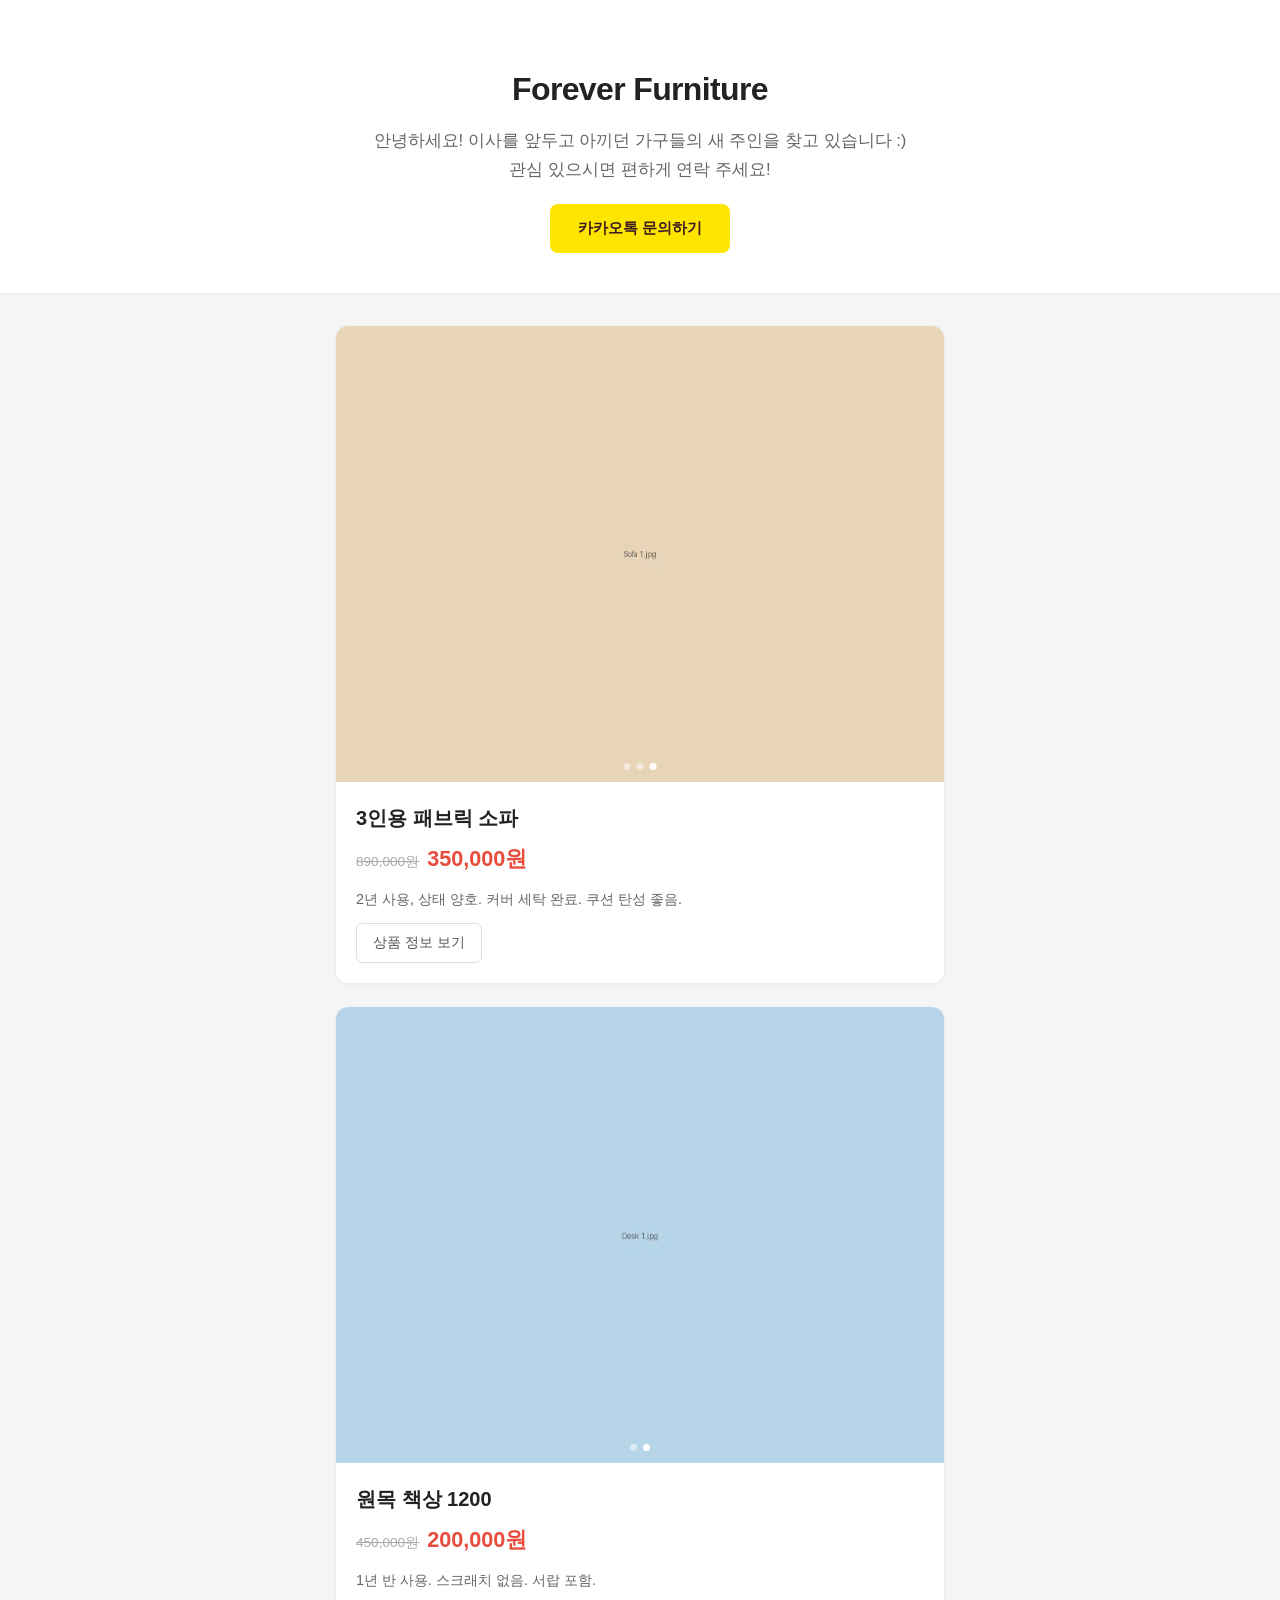
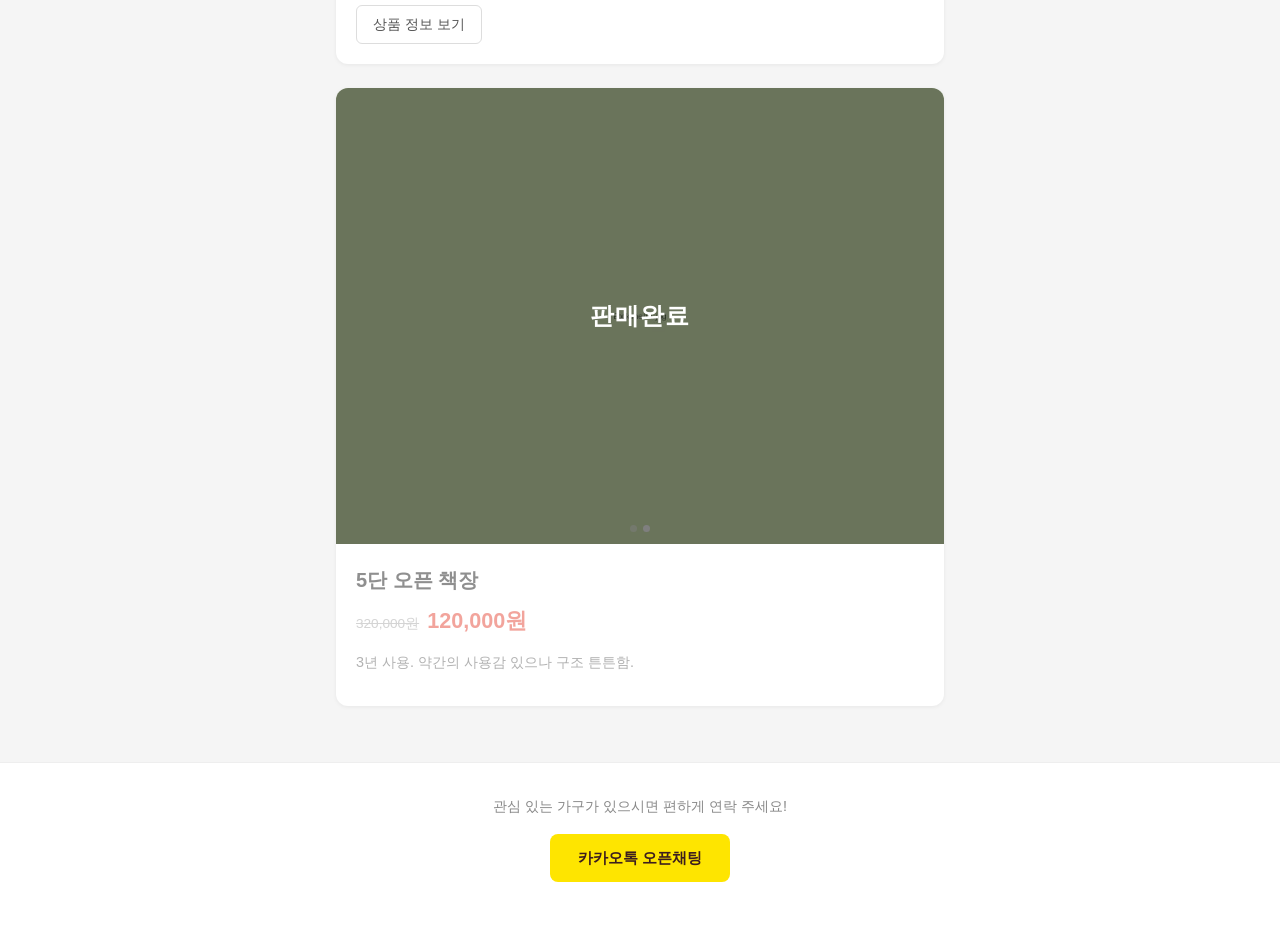
==== index.html @ d5a62073 "feat: 이사 가구 판매 페이지 초기 구현 순수 HTML/CSS/JS 정적 사이트. GitHub Pages 배포용. - 원페이지 + 앵커 구조, JSON 기반 동적 렌더링 - 모" ====
<!DOCTYPE html>
<html lang="ko">
<head>
  <meta charset="UTF-8">
  <meta name="viewport" content="width=device-width, initial-scale=1.0">
  <meta name="description" content="이사 가구 판매 - 깨끗하게 사용한 가구를 합리적인 가격에 판매합니다">
  <meta property="og:type" content="website">
  <meta property="og:title" content="Forever Furniture - 이사 가구 판매">
  <meta property="og:description" content="깨끗하게 사용한 가구를 합리적인 가격에 판매합니다">
  <meta property="og:url" content="https://best903.github.io/forever-furniture">
  <title>Forever Furniture - 이사 가구 판매</title>
  <link rel="stylesheet" href="css/style.css">
</head>
<body>
  <header class="site-header">
    <h1 class="site-title">Forever Furniture</h1>
    <p class="greeting">안녕하세요! 이사를 앞두고 아끼던 가구들의 새 주인을 찾고 있습니다 :)<br>관심 있으시면 편하게 연락 주세요!</p>
    <a href="#" class="contact-btn" id="contact-link">카카오톡 문의하기</a>
  </header>

  <main id="furniture-list" class="furniture-list">
    <p class="loading-msg">가구 목록을 불러오는 중...</p>
  </main>

  <footer class="site-footer">
    <p>관심 있는 가구가 있으시면 편하게 연락 주세요!</p>
    <a href="#" class="contact-btn" id="footer-contact-link">카카오톡 오픈채팅</a>
  </footer>

  <script src="js/app.js"></script>
</body>
</html>
---- css/style.css ----
/* ===== Reset & Base ===== */
*, *::before, *::after {
  margin: 0;
  padding: 0;
  box-sizing: border-box;
}

html {
  scroll-behavior: smooth;
  -webkit-text-size-adjust: 100%;
}

body {
  font-family: -apple-system, BlinkMacSystemFont, 'Segoe UI', Roboto, 'Helvetica Neue', Arial, sans-serif;
  background: #f5f5f5;
  color: #333;
  line-height: 1.6;
  min-height: 100vh;
}

/* ===== Typography ===== */
a {
  color: inherit;
  text-decoration: none;
}

/* ===== Header ===== */
.site-header {
  text-align: center;
  padding: 48px 20px 32px;
  background: #fff;
  border-bottom: 1px solid #eee;
}

.site-title {
  font-size: 1.5rem;
  font-weight: 700;
  letter-spacing: -0.02em;
  color: #222;
  margin-bottom: 12px;
}

.greeting {
  font-size: 0.95rem;
  color: #666;
  margin-bottom: 20px;
  line-height: 1.7;
}

/* ===== Contact Button ===== */
.contact-btn {
  display: inline-block;
  padding: 12px 28px;
  background: #fee500;
  color: #3c1e1e;
  border-radius: 8px;
  font-size: 0.95rem;
  font-weight: 600;
  transition: opacity 0.2s;
}

.contact-btn:hover {
  opacity: 0.85;
}

/* ===== Furniture List ===== */
.furniture-list {
  max-width: 640px;
  margin: 0 auto;
  padding: 24px 16px;
}

.loading-msg,
.error-msg {
  text-align: center;
  color: #999;
  padding: 40px 0;
  font-size: 0.95rem;
}

.error-msg {
  color: #e74c3c;
}

/* ===== Furniture Card ===== */
.furniture-card {
  background: #fff;
  border-radius: 12px;
  box-shadow: 0 1px 4px rgba(0, 0, 0, 0.06);
  margin-bottom: 24px;
  overflow: hidden;
}

/* ===== Image Gallery (scroll-snap) ===== */
.gallery-wrapper {
  position: relative;
}

.gallery {
  display: flex;
  overflow-x: auto;
  scroll-snap-type: x mandatory;
  -webkit-overflow-scrolling: touch;
  scrollbar-width: none;
}

.gallery::-webkit-scrollbar {
  display: none;
}

.gallery img {
  scroll-snap-align: center;
  flex: 0 0 100%;
  width: 100%;
  aspect-ratio: 4 / 3;
  object-fit: cover;
  display: block;
}

.gallery-dots {
  position: absolute;
  bottom: 12px;
  left: 50%;
  transform: translateX(-50%);
  display: flex;
  gap: 6px;
}

.dot {
  width: 7px;
  height: 7px;
  border-radius: 50%;
  background: rgba(255, 255, 255, 0.5);
  transition: background 0.2s;
}

.dot.active {
  background: #fff;
}

/* ===== Card Body ===== */
.card-body {
  padding: 16px;
}

.card-title {
  font-size: 1.1rem;
  font-weight: 600;
  color: #222;
  margin-bottom: 8px;
}

/* ===== Price ===== */
.card-price {
  display: flex;
  align-items: baseline;
  gap: 8px;
  margin-bottom: 12px;
}

.price-original {
  text-decoration: line-through;
  color: #aaa;
  font-size: 0.85rem;
}

.price-selling {
  color: #e74c3c;
  font-size: 1.2rem;
  font-weight: 700;
}

/* ===== Description ===== */
.card-description {
  font-size: 0.9rem;
  color: #666;
  line-height: 1.6;
  margin-bottom: 12px;
}

/* ===== Detail Link ===== */
.detail-link {
  display: inline-block;
  padding: 8px 16px;
  border: 1px solid #ddd;
  border-radius: 6px;
  font-size: 0.85rem;
  color: #555;
  transition: border-color 0.2s, color 0.2s;
}

.detail-link:hover {
  border-color: #999;
  color: #333;
}

/* ===== Sold Overlay ===== */
.furniture-card.sold .gallery-wrapper::after {
  content: '판매완료';
  position: absolute;
  inset: 0;
  background: rgba(0, 0, 0, 0.5);
  color: #fff;
  display: flex;
  align-items: center;
  justify-content: center;
  font-size: 1.5rem;
  font-weight: 700;
  letter-spacing: 0.05em;
  pointer-events: none;
}

.furniture-card.sold .card-body {
  opacity: 0.5;
}

/* ===== Footer ===== */
.site-footer {
  text-align: center;
  padding: 32px 20px 48px;
  background: #fff;
  border-top: 1px solid #eee;
}

.site-footer p {
  font-size: 0.9rem;
  color: #888;
  margin-bottom: 16px;
}

/* ===== Desktop (min-width: 768px) ===== */
@media (min-width: 768px) {
  .site-header {
    padding: 64px 20px 40px;
  }

  .site-title {
    font-size: 2rem;
  }

  .greeting {
    font-size: 1.05rem;
  }

  .furniture-list {
    padding: 32px 16px;
  }

  .card-body {
    padding: 20px;
  }

  .card-title {
    font-size: 1.25rem;
  }

  .price-selling {
    font-size: 1.35rem;
  }
}
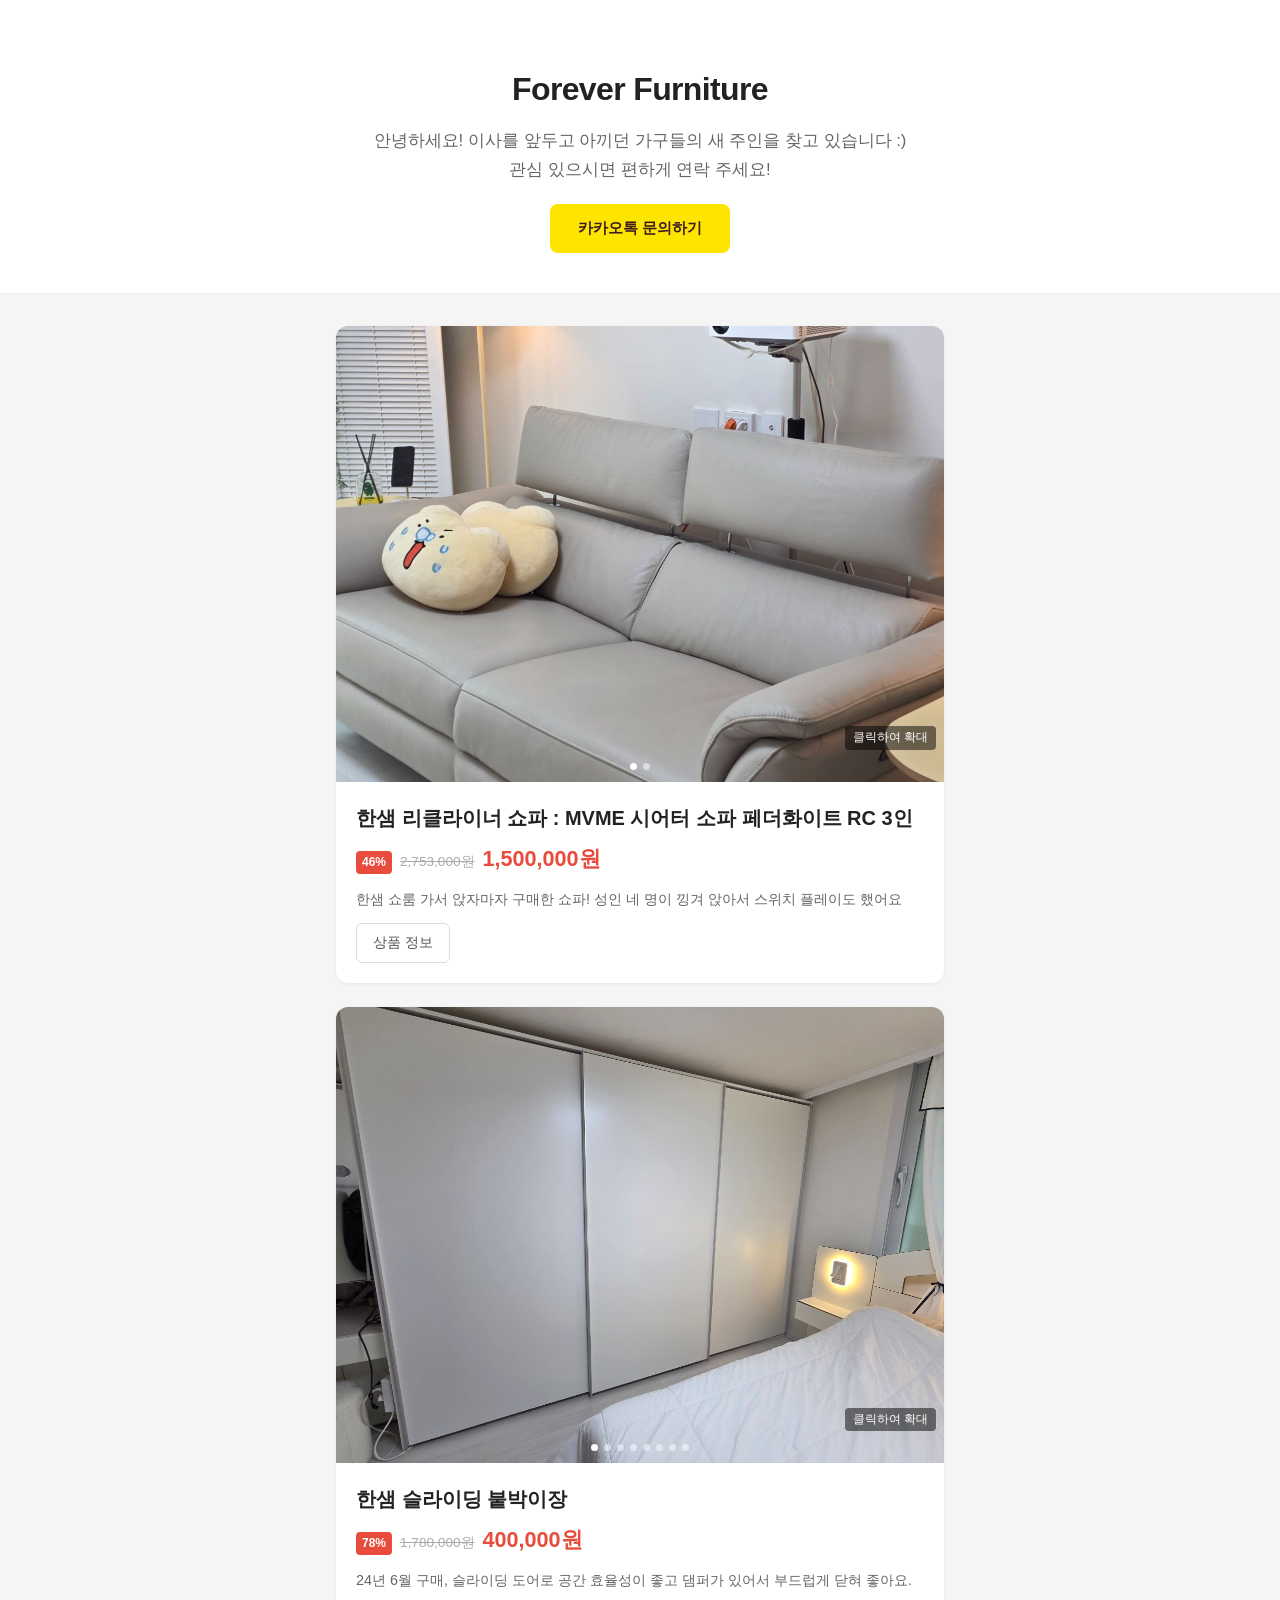
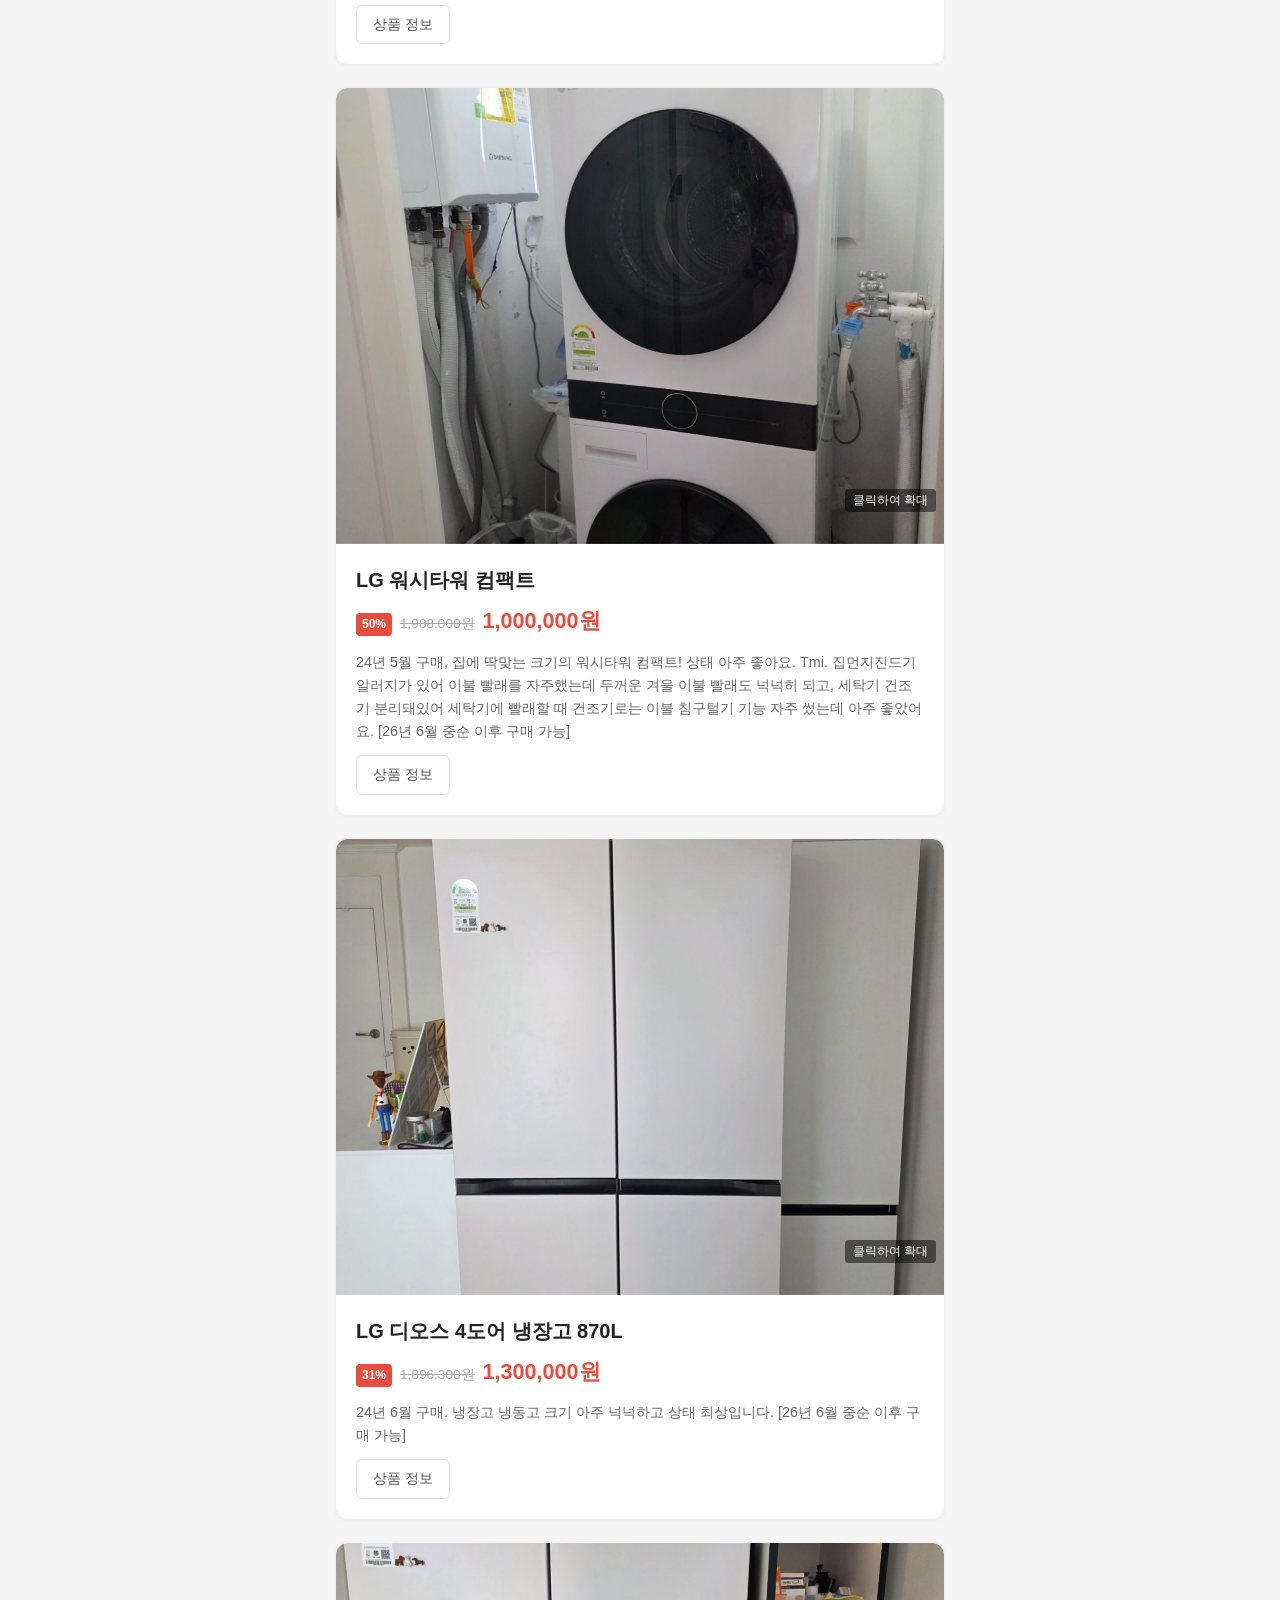
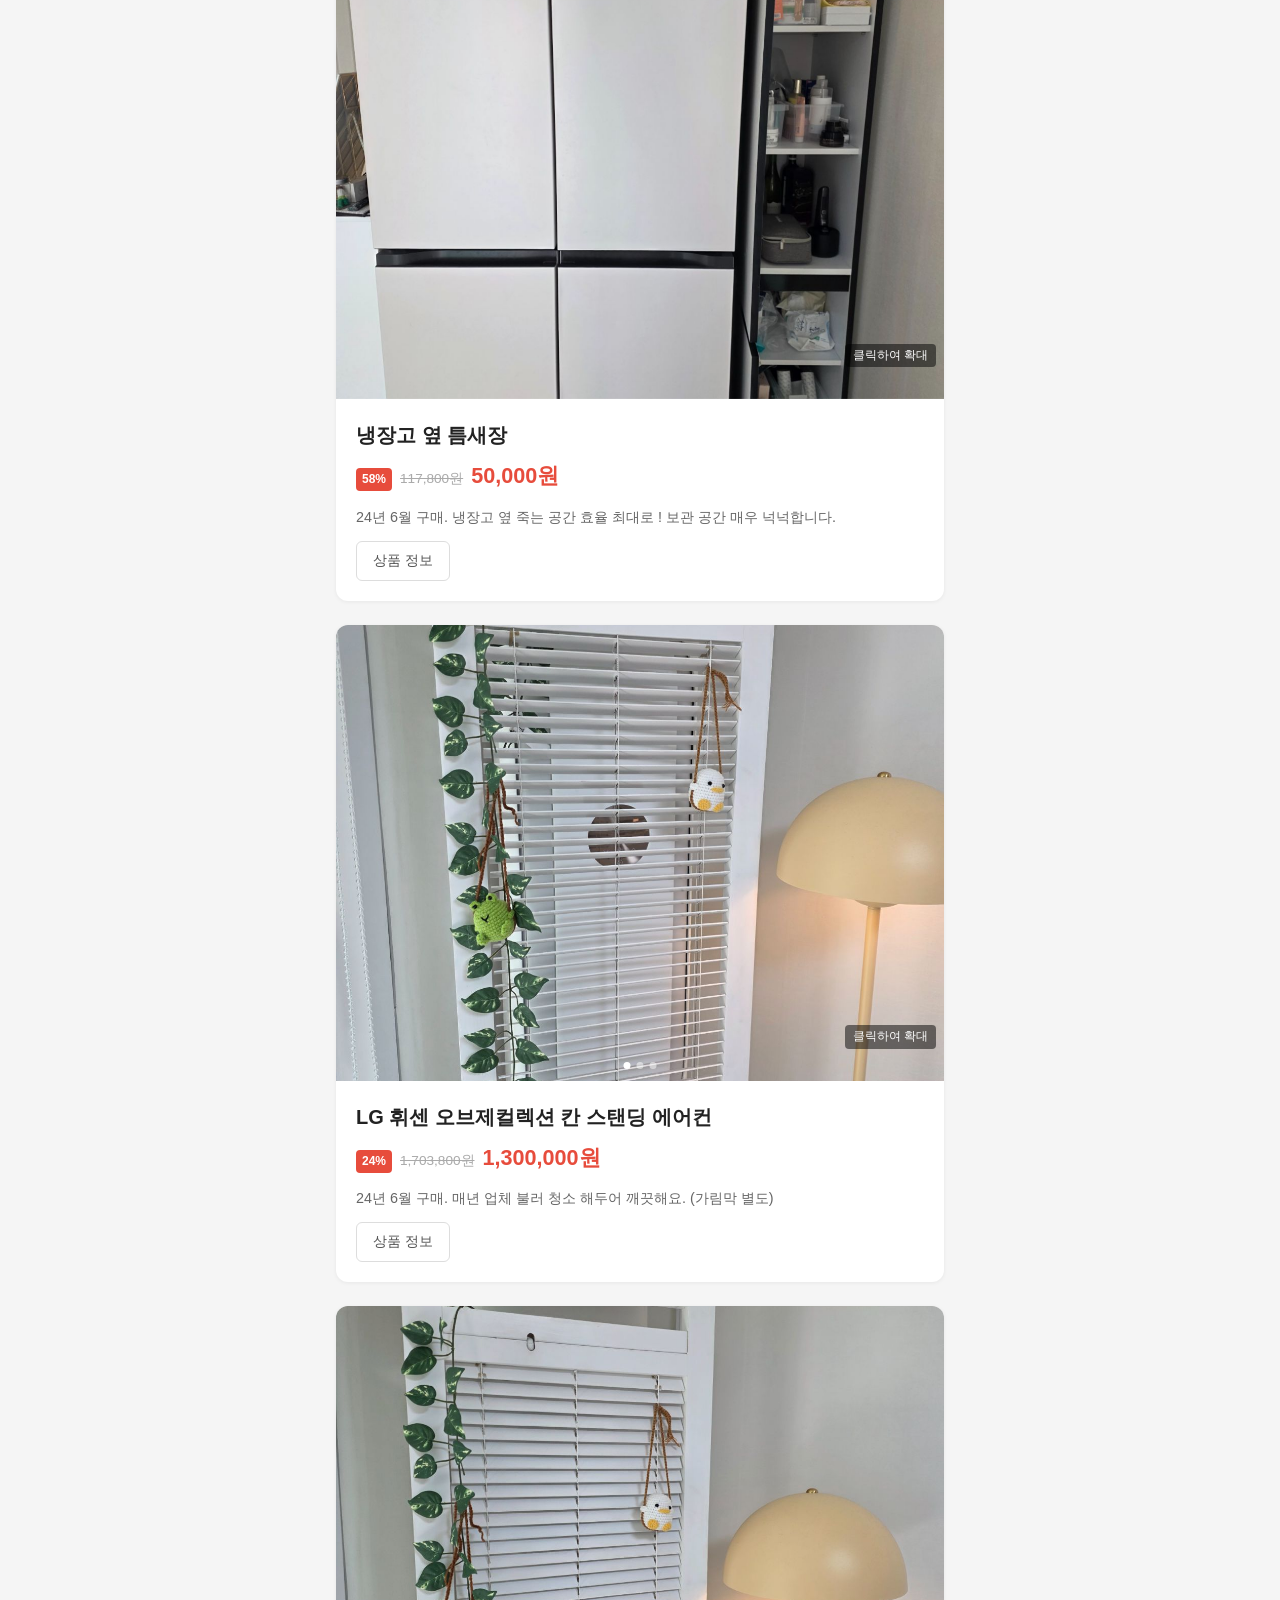
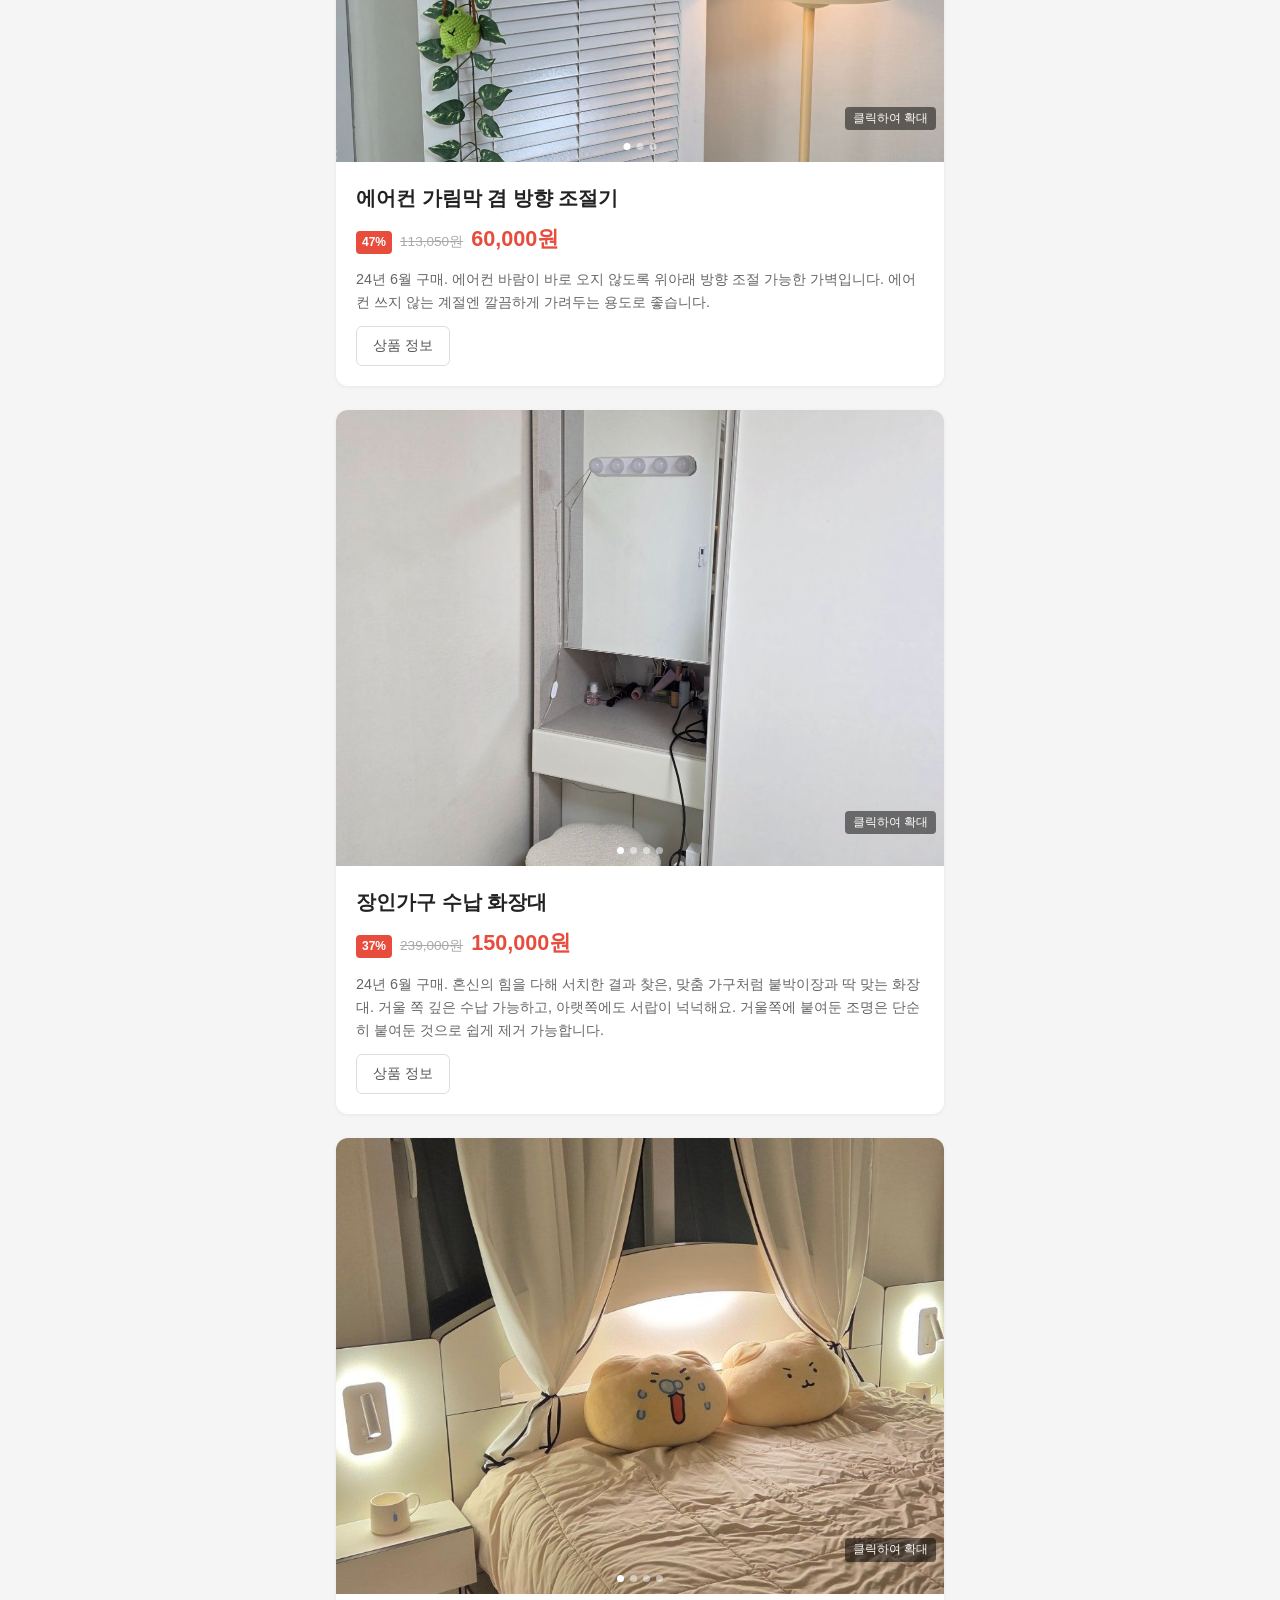
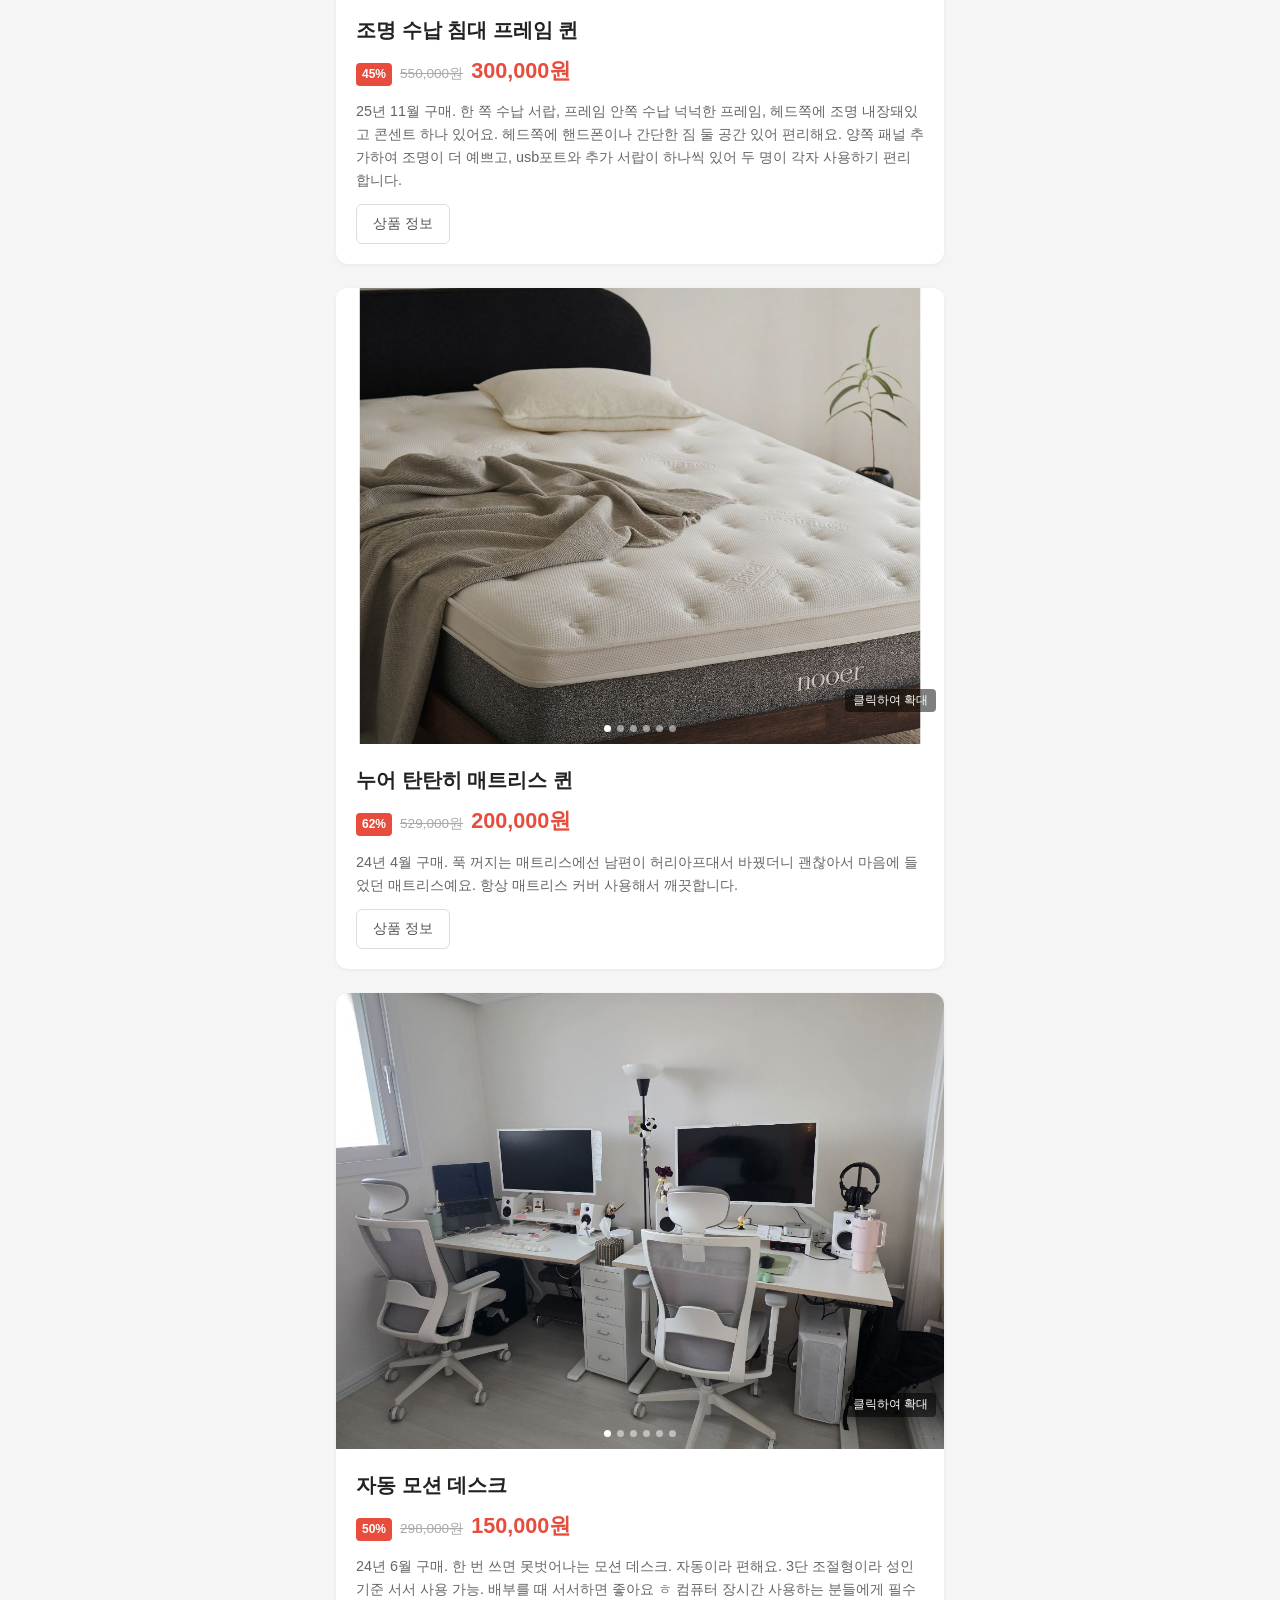
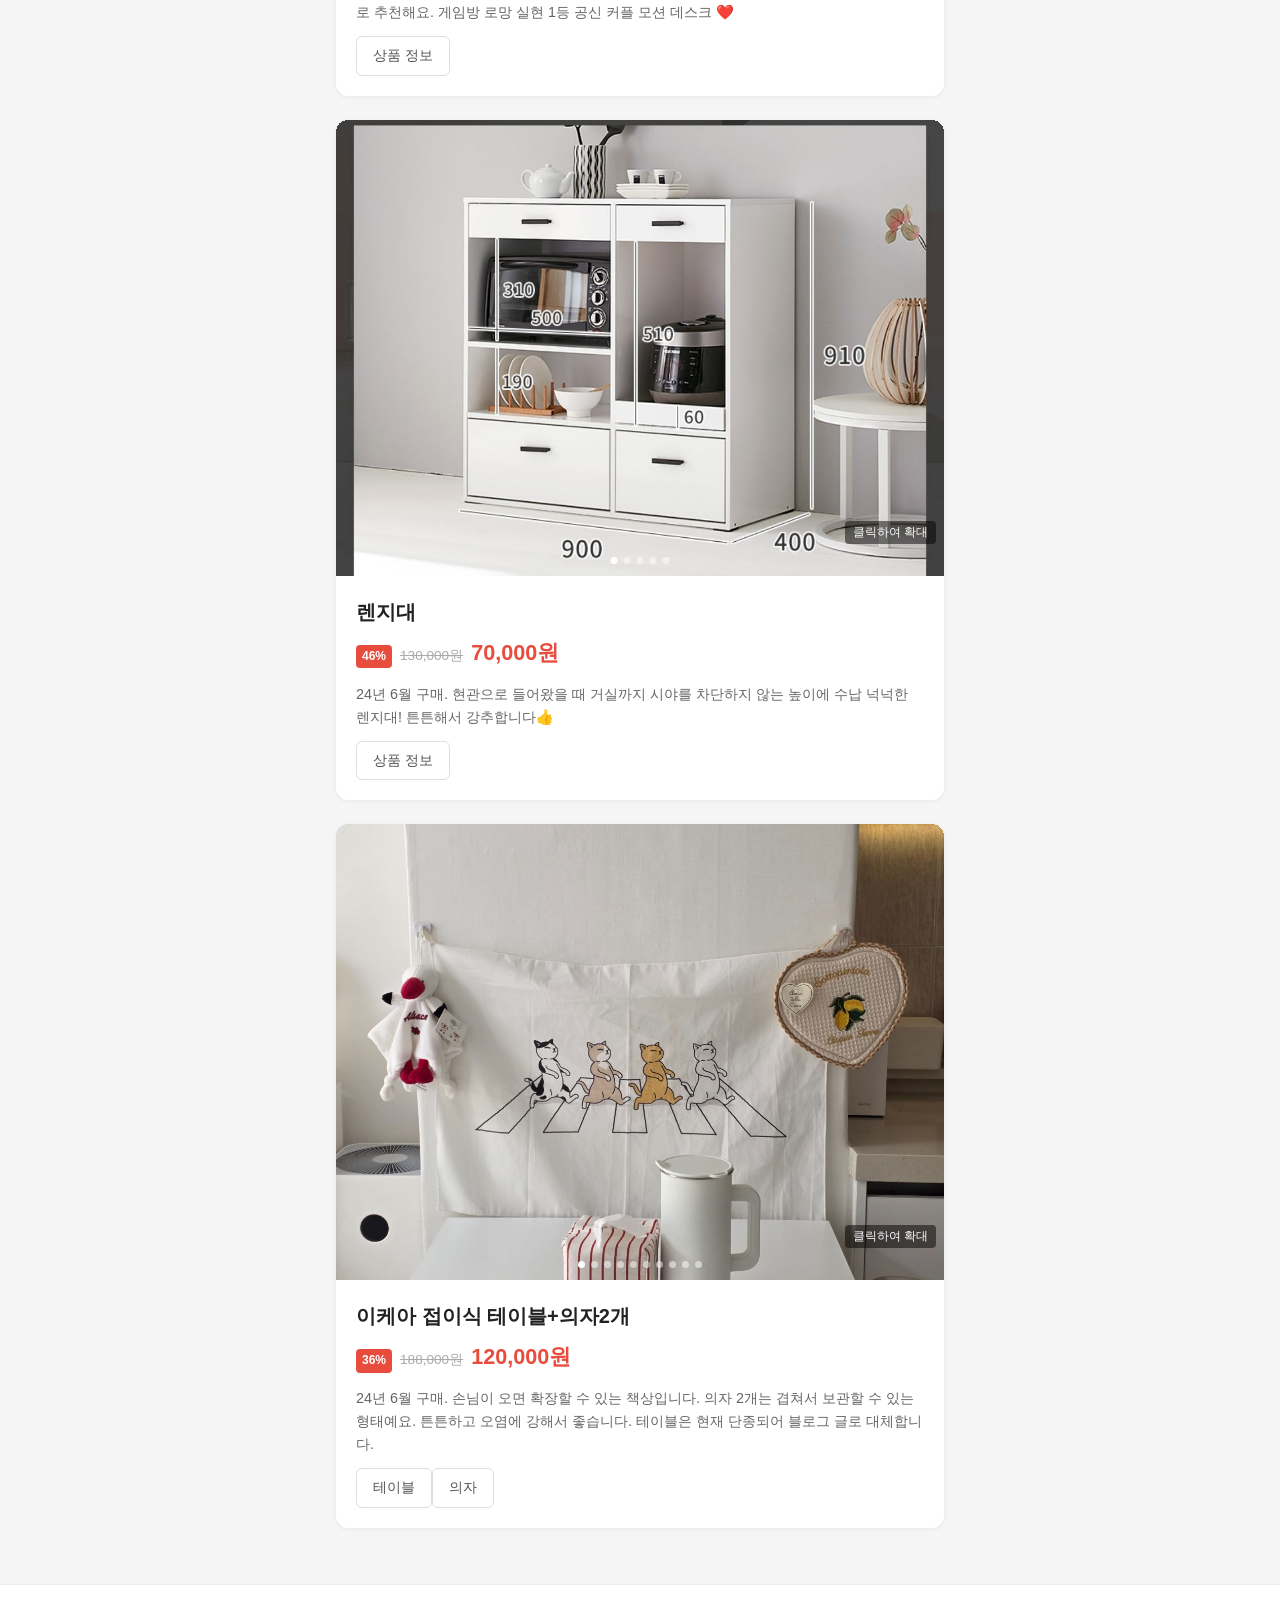
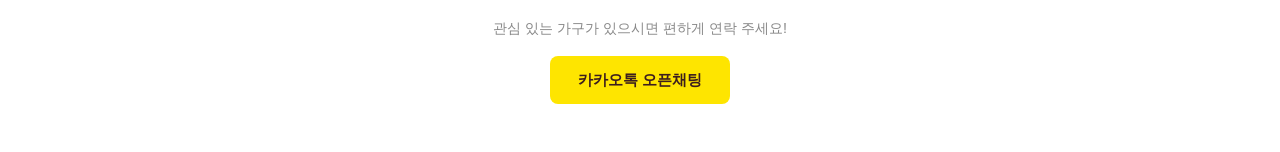
==== commit 88559a2b: "fix: XSS 취약점 제거 + CSP 추가 + 토큰 보안 강화 - escapeHtml/sanitizeUrl 유틸 추가하여 모든 innerHTML 동적 데이터 이스케이핑 - jav" ====
--- a/index.html
+++ b/index.html
@@ -3,6 +3,7 @@
 <head>
   <meta charset="UTF-8">
   <meta name="viewport" content="width=device-width, initial-scale=1.0">
+  <meta http-equiv="Content-Security-Policy" content="default-src 'self'; script-src 'self'; style-src 'self' 'unsafe-inline'; img-src 'self' data: blob:">
   <meta name="description" content="이사 가구 판매 - 깨끗하게 사용한 가구를 합리적인 가격에 판매합니다">
   <meta property="og:type" content="website">
   <meta property="og:title" content="Forever Furniture - 이사 가구 판매">
--- a/css/style.css
+++ b/css/style.css
@@ -94,27 +94,37 @@
 /* ===== Image Gallery (scroll-snap) ===== */
 .gallery-wrapper {
   position: relative;
+  overflow: hidden;
+}
+
+.gallery-wrapper::before {
+  content: '터치하여 확대';
+  position: absolute;
+  bottom: 32px;
+  right: 8px;
+  z-index: 1;
+  background: rgba(0, 0, 0, 0.5);
+  color: #fff;
+  font-size: 0.75rem;
+  padding: 2px 8px;
+  border-radius: 4px;
+  pointer-events: none;
 }
 
 .gallery {
   display: flex;
-  overflow-x: auto;
-  scroll-snap-type: x mandatory;
-  -webkit-overflow-scrolling: touch;
-  scrollbar-width: none;
-}
-
-.gallery::-webkit-scrollbar {
-  display: none;
+  will-change: transform;
 }
 
 .gallery img {
-  scroll-snap-align: center;
   flex: 0 0 100%;
   width: 100%;
   aspect-ratio: 4 / 3;
   object-fit: cover;
   display: block;
+  cursor: pointer;
+  user-select: none;
+  -webkit-user-drag: none;
 }
 
 .gallery-dots {
@@ -168,6 +178,15 @@
   color: #e74c3c;
   font-size: 1.2rem;
   font-weight: 700;
+}
+
+.price-discount {
+  background: #e74c3c;
+  color: #fff;
+  font-size: 0.75rem;
+  font-weight: 700;
+  padding: 2px 6px;
+  border-radius: 4px;
 }
 
 /* ===== Description ===== */
@@ -194,6 +213,10 @@
   color: #333;
 }
 
+.furniture-card.sold .gallery-wrapper::before {
+  display: none;
+}
+
 /* ===== Sold Overlay ===== */
 .furniture-card.sold .gallery-wrapper::after {
   content: '판매완료';
@@ -214,6 +237,138 @@
   opacity: 0.5;
 }
 
+/* ===== Lightbox ===== */
+.lightbox {
+  position: fixed;
+  inset: 0;
+  background: rgba(0, 0, 0, 0.95);
+  z-index: 100;
+  display: flex;
+  flex-direction: column;
+  align-items: center;
+  justify-content: center;
+}
+
+.lightbox-close {
+  position: absolute;
+  top: 16px;
+  right: 16px;
+  z-index: 101;
+  background: rgba(0, 0, 0, 0.6);
+  border: 2px solid rgba(255, 255, 255, 0.8);
+  color: #fff;
+  font-size: 1.5rem;
+  cursor: pointer;
+  width: 40px;
+  height: 40px;
+  border-radius: 50%;
+  display: flex;
+  align-items: center;
+  justify-content: center;
+  line-height: 1;
+}
+
+.lightbox-gallery-wrapper {
+  overflow: hidden;
+  width: 100%;
+  height: 80vh;
+}
+
+.lightbox-gallery {
+  display: flex;
+  width: 100%;
+  height: 100%;
+  will-change: transform;
+}
+
+.lightbox-gallery img {
+  flex: 0 0 100%;
+  width: 100%;
+  height: 100%;
+  object-fit: contain;
+  display: block;
+  user-select: none;
+  -webkit-user-drag: none;
+}
+
+.lightbox-dots {
+  display: flex;
+  gap: 8px;
+  margin-top: 16px;
+}
+
+.lightbox-dots .dot {
+  width: 8px;
+  height: 8px;
+}
+
+/* Lightbox arrows */
+.lightbox-arrow {
+  position: absolute;
+  top: 50%;
+  transform: translateY(-50%);
+  z-index: 101;
+  background: rgba(0, 0, 0, 0.4);
+  border: none;
+  color: #fff;
+  font-size: 2.5rem;
+  cursor: pointer;
+  width: 48px;
+  height: 48px;
+  border-radius: 50%;
+  display: flex;
+  align-items: center;
+  justify-content: center;
+  line-height: 1;
+  opacity: 0.7;
+  transition: opacity 0.2s;
+}
+
+.lightbox-arrow:hover {
+  opacity: 1;
+}
+
+.lightbox-arrow-left { left: 16px; }
+.lightbox-arrow-right { right: 16px; }
+
+/* Card gallery arrows (PC hover) */
+.gallery-arrow {
+  position: absolute;
+  top: 50%;
+  transform: translateY(-50%);
+  z-index: 2;
+  background: rgba(0, 0, 0, 0.3);
+  border: none;
+  color: #fff;
+  font-size: 1.8rem;
+  cursor: pointer;
+  width: 36px;
+  height: 36px;
+  border-radius: 50%;
+  display: none;
+  align-items: center;
+  justify-content: center;
+  line-height: 1;
+  opacity: 0;
+  transition: opacity 0.2s;
+}
+
+.gallery-wrapper:hover .gallery-arrow {
+  display: flex;
+  opacity: 0.7;
+}
+
+.gallery-wrapper:hover .gallery-arrow:hover {
+  opacity: 1;
+}
+
+.gallery-arrow-left { left: 8px; }
+.gallery-arrow-right { right: 8px; }
+
+body.lightbox-open {
+  overflow: hidden;
+}
+
 /* ===== Footer ===== */
 .site-footer {
   text-align: center;
@@ -257,4 +412,8 @@
   .price-selling {
     font-size: 1.35rem;
   }
-}
+
+  .gallery-wrapper::before {
+    content: '클릭하여 확대';
+  }
+}
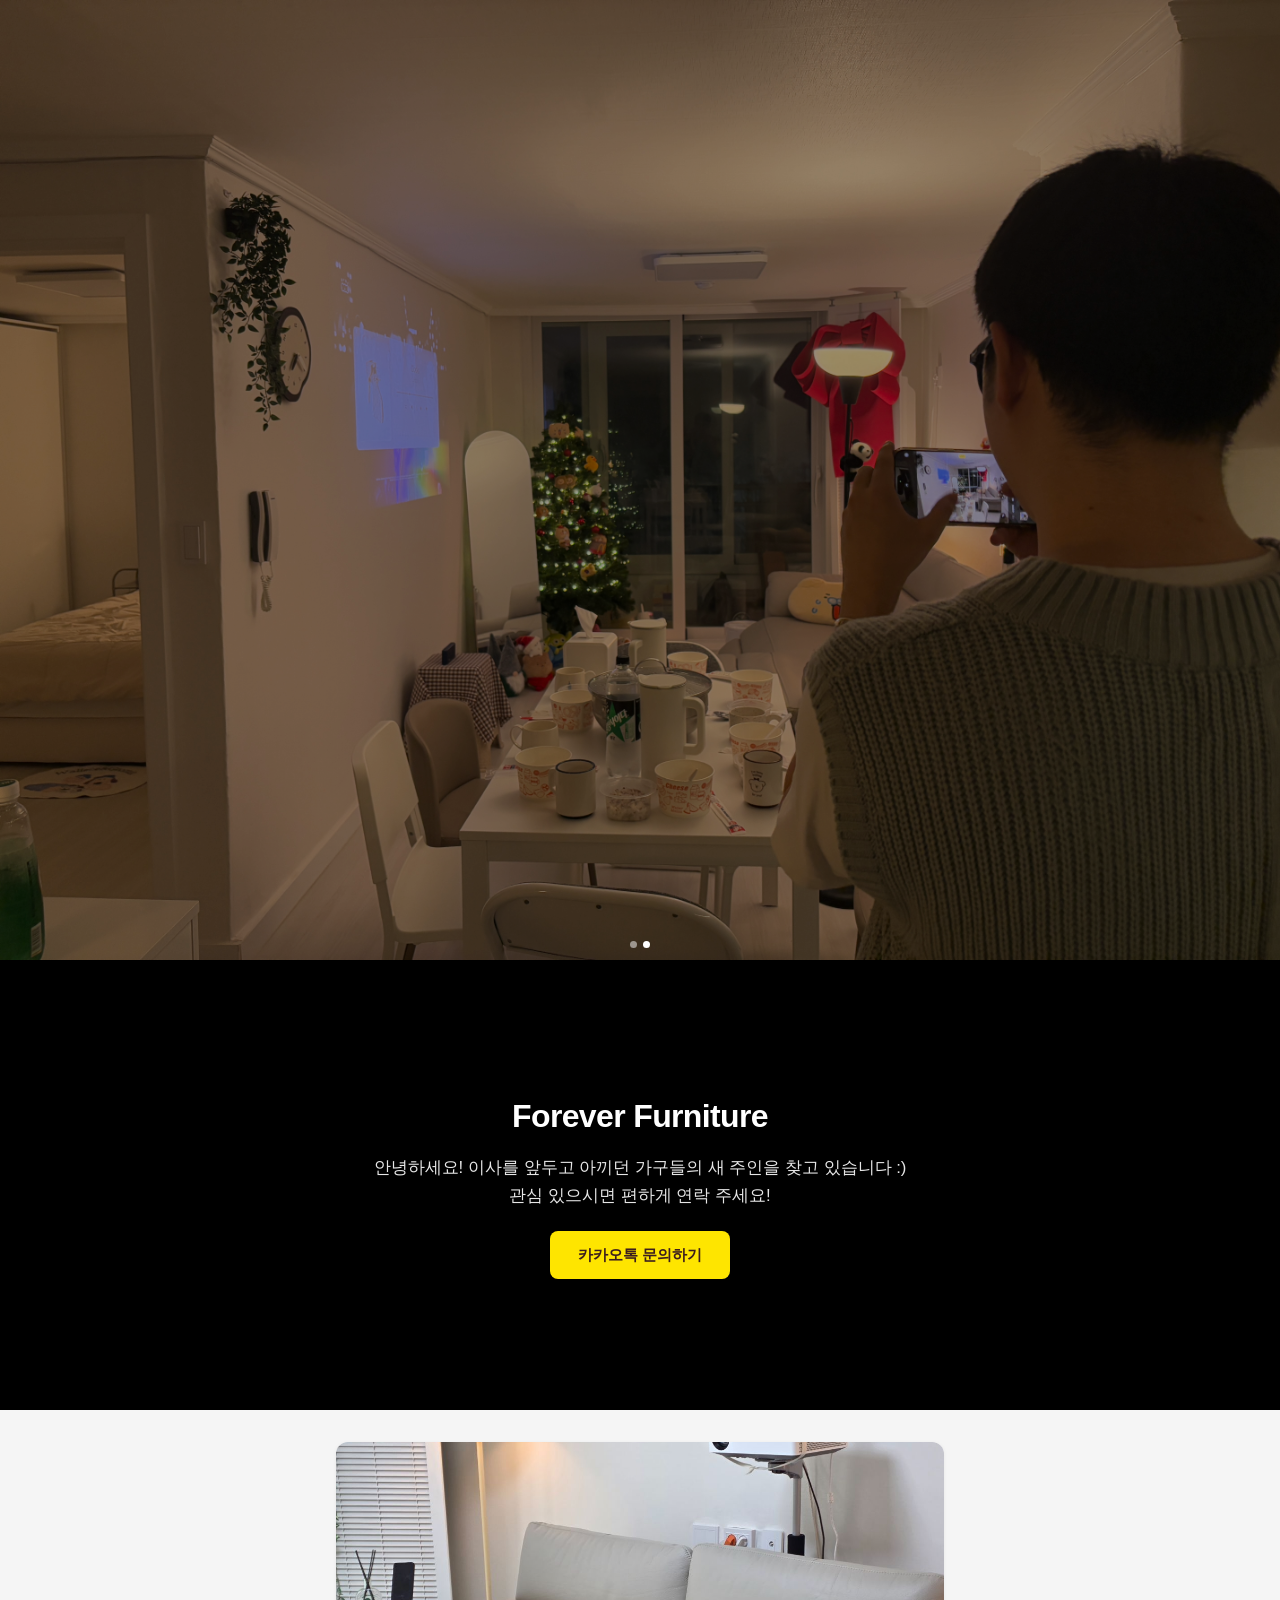
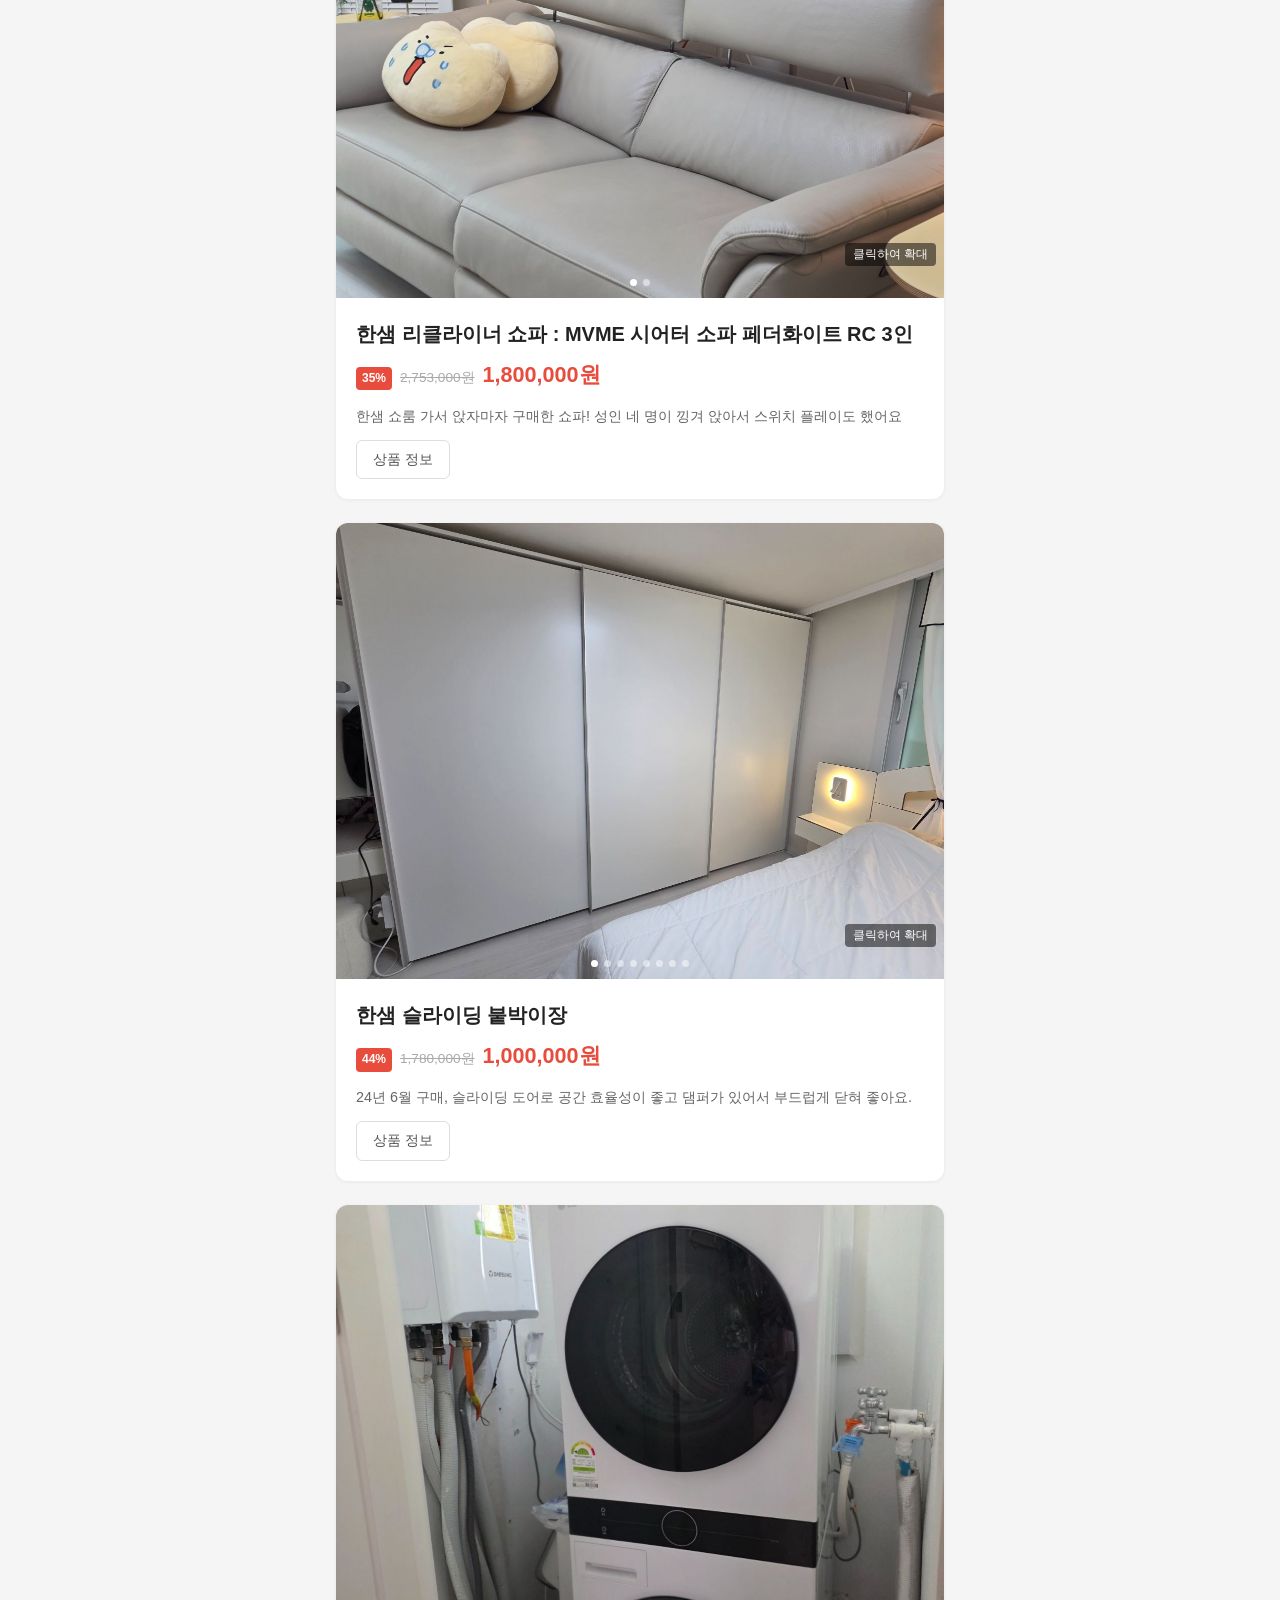
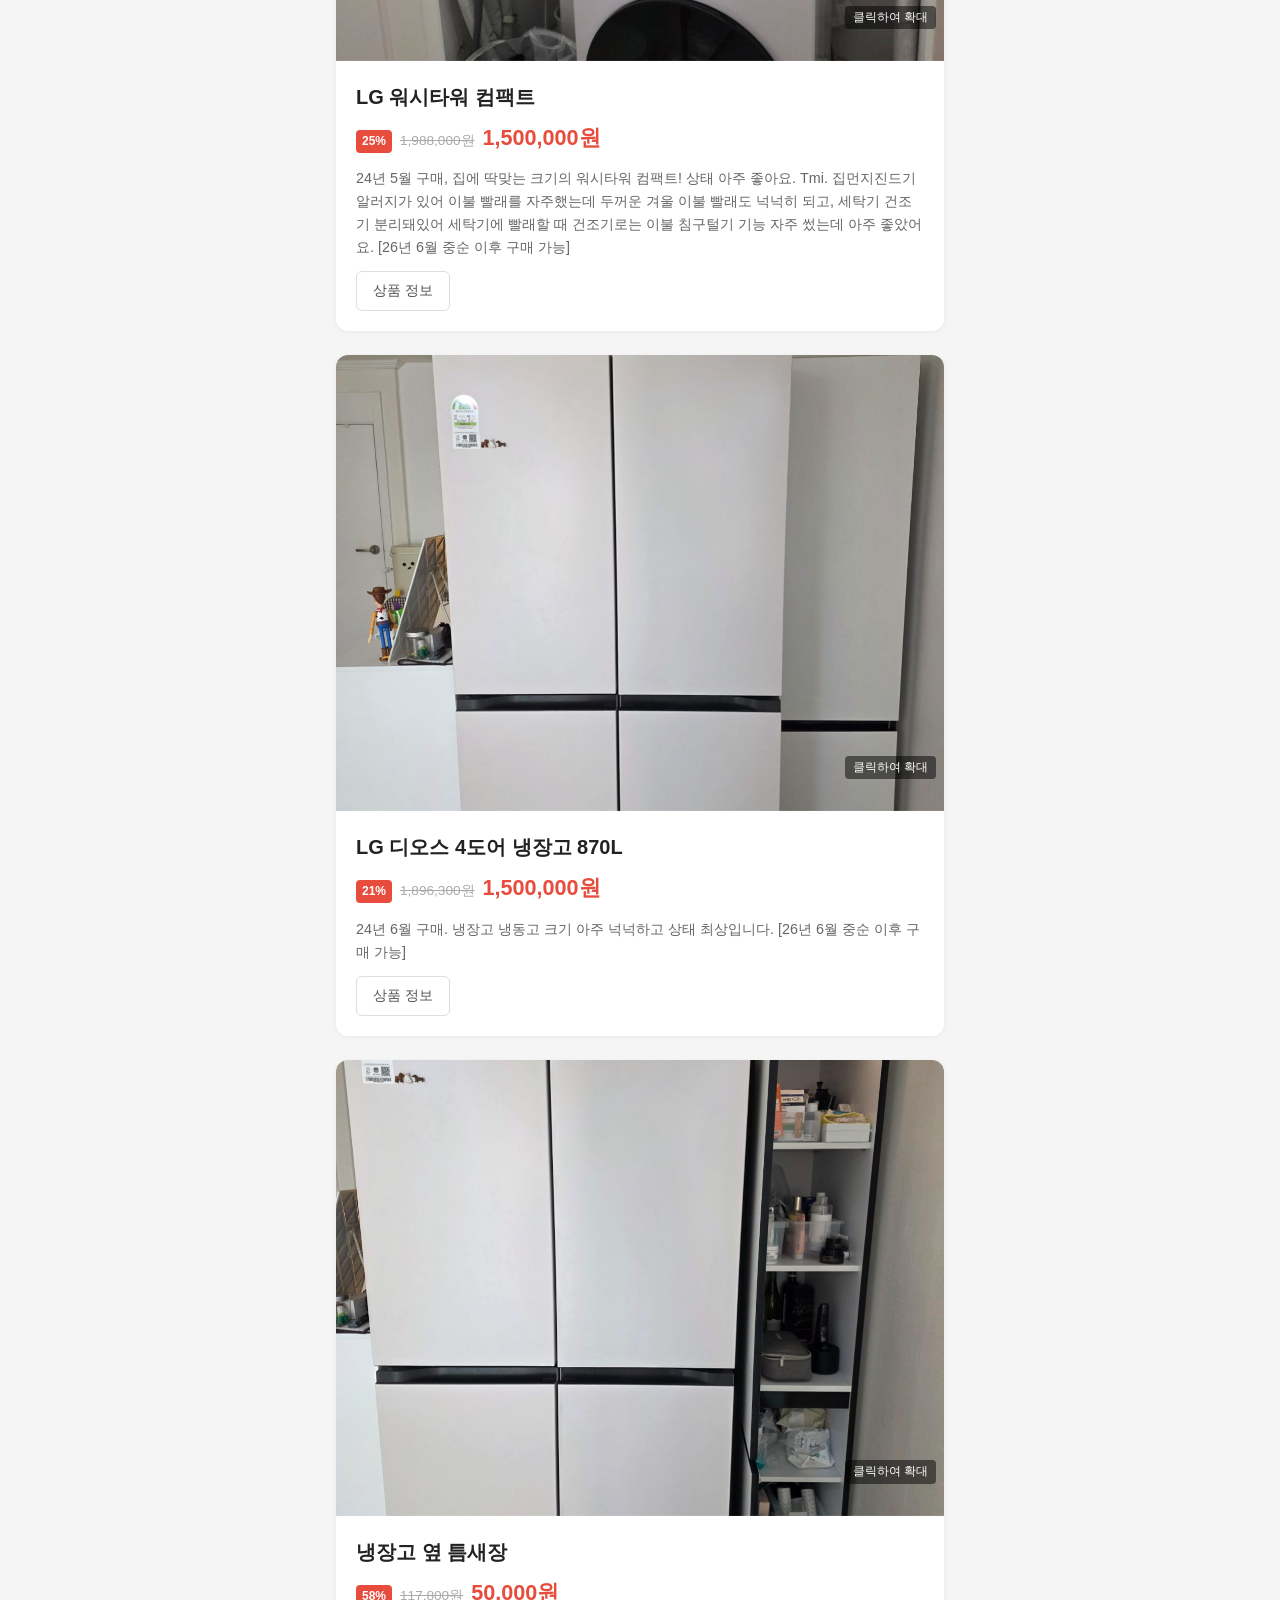
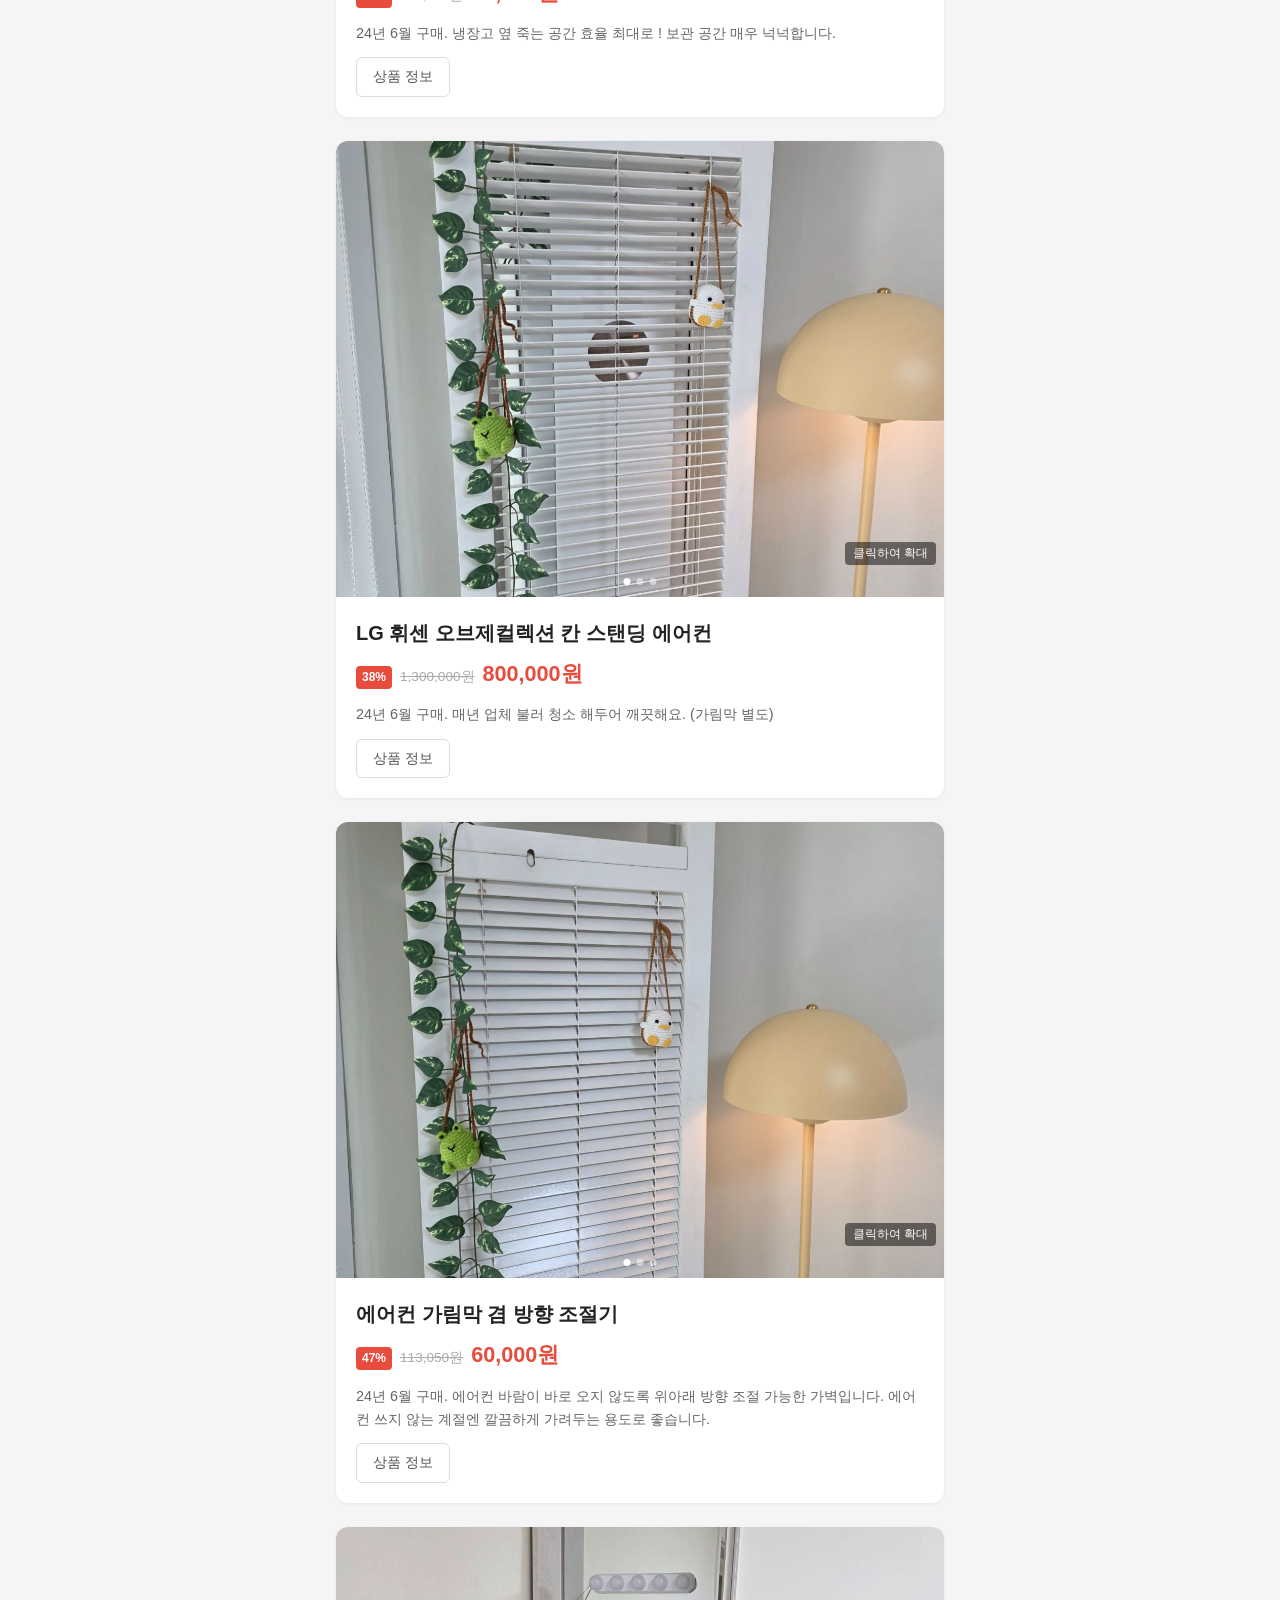
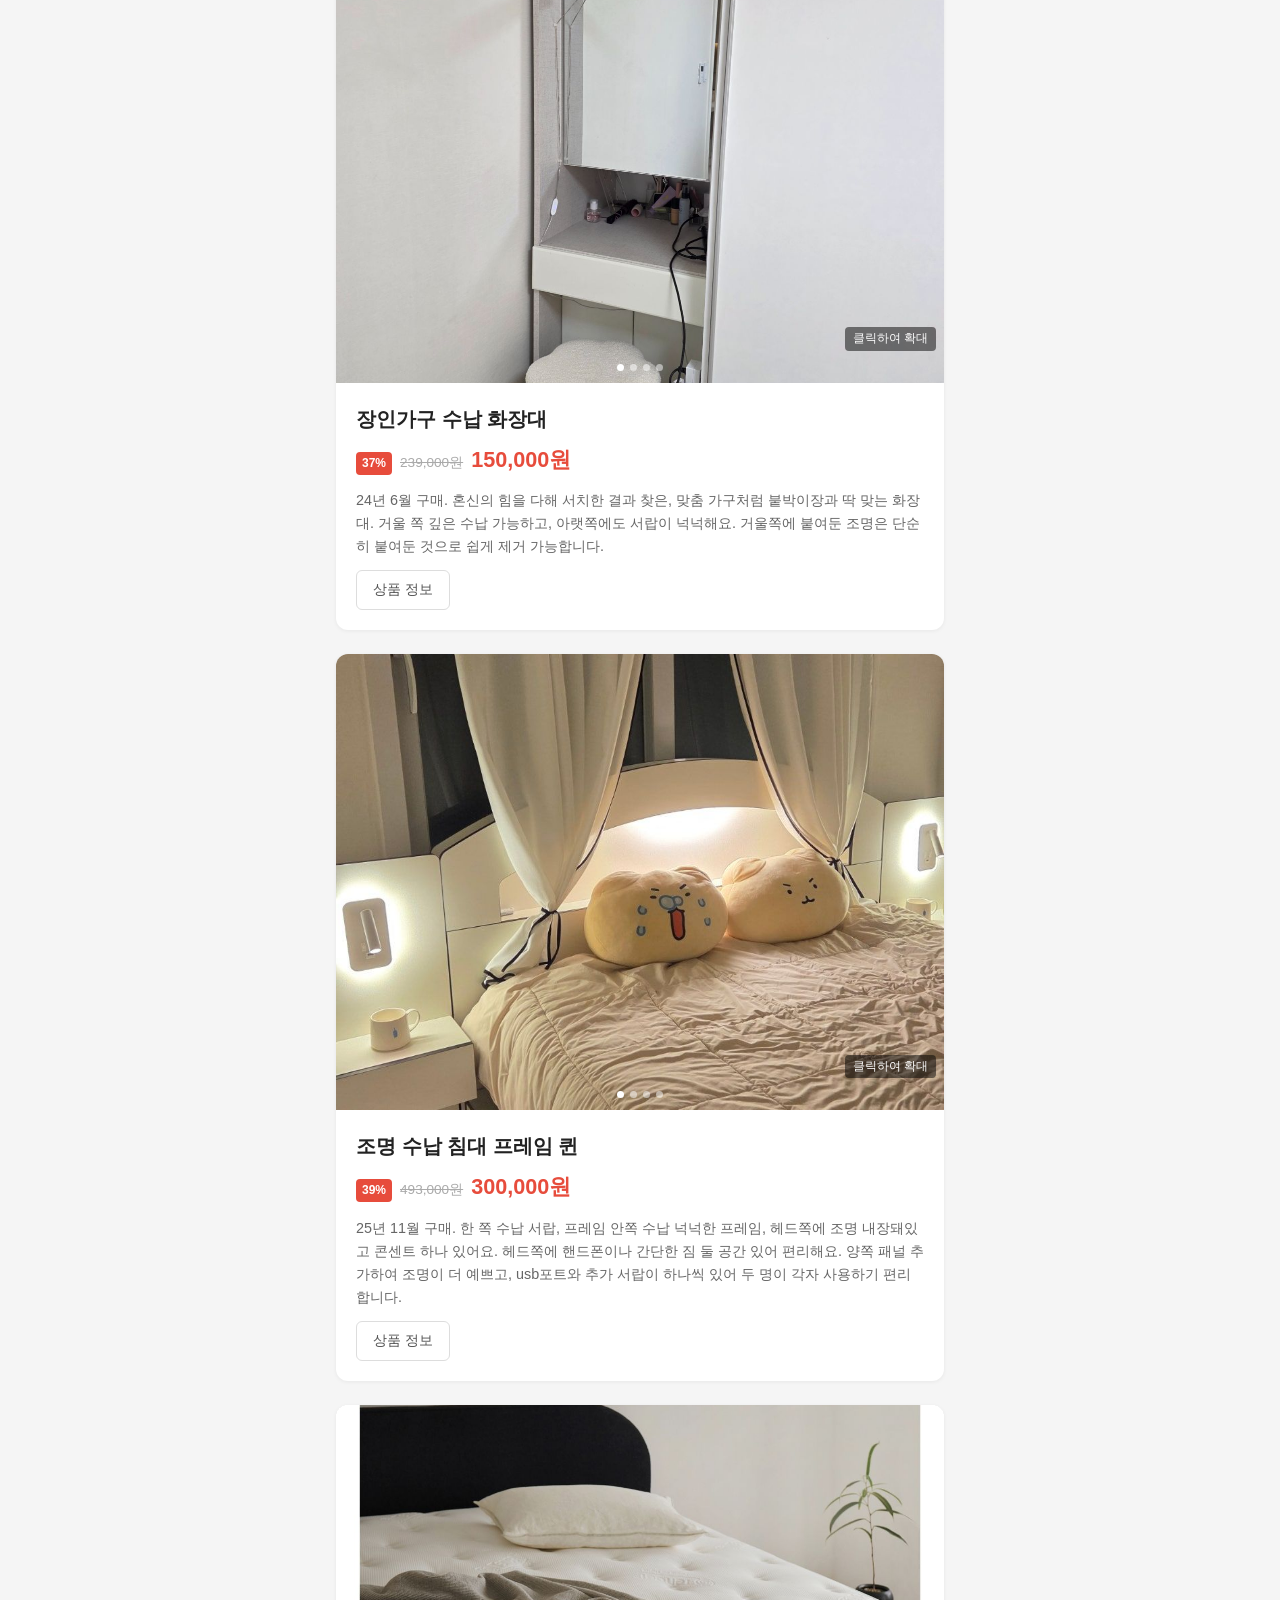
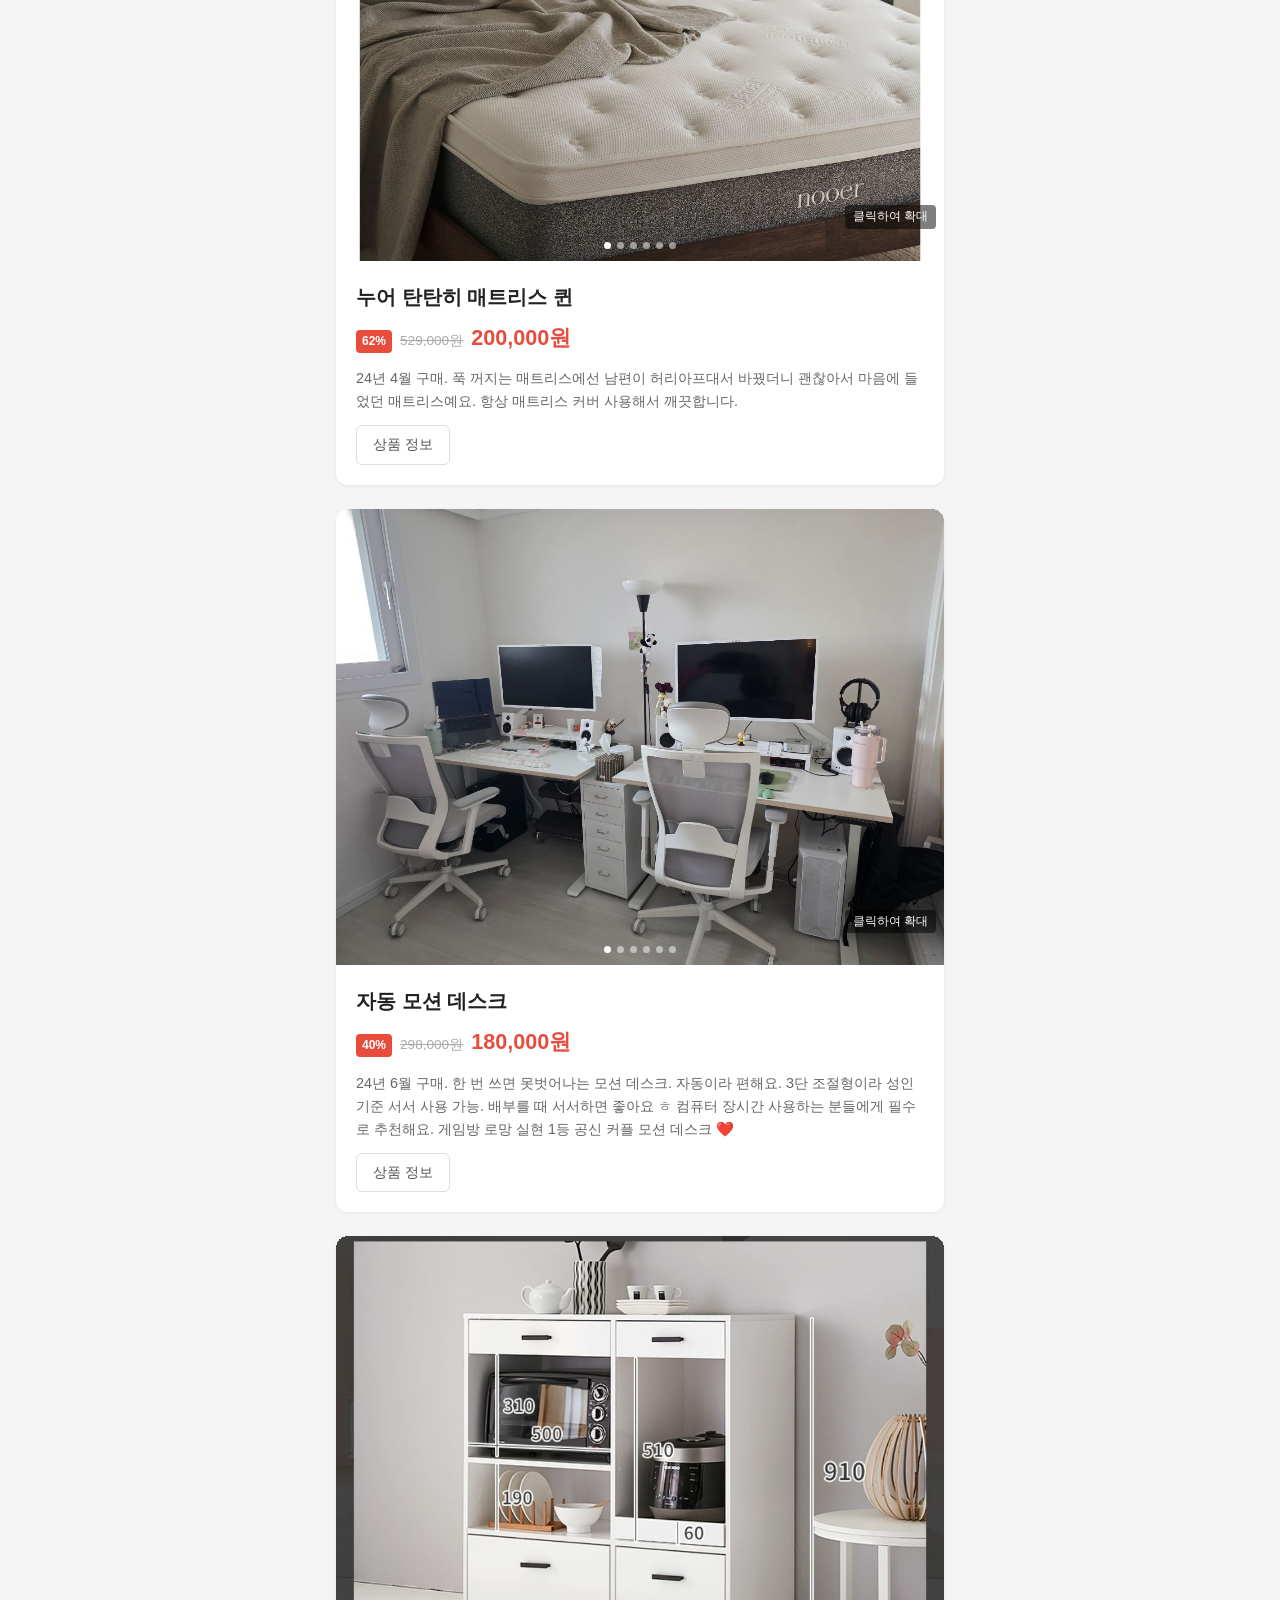
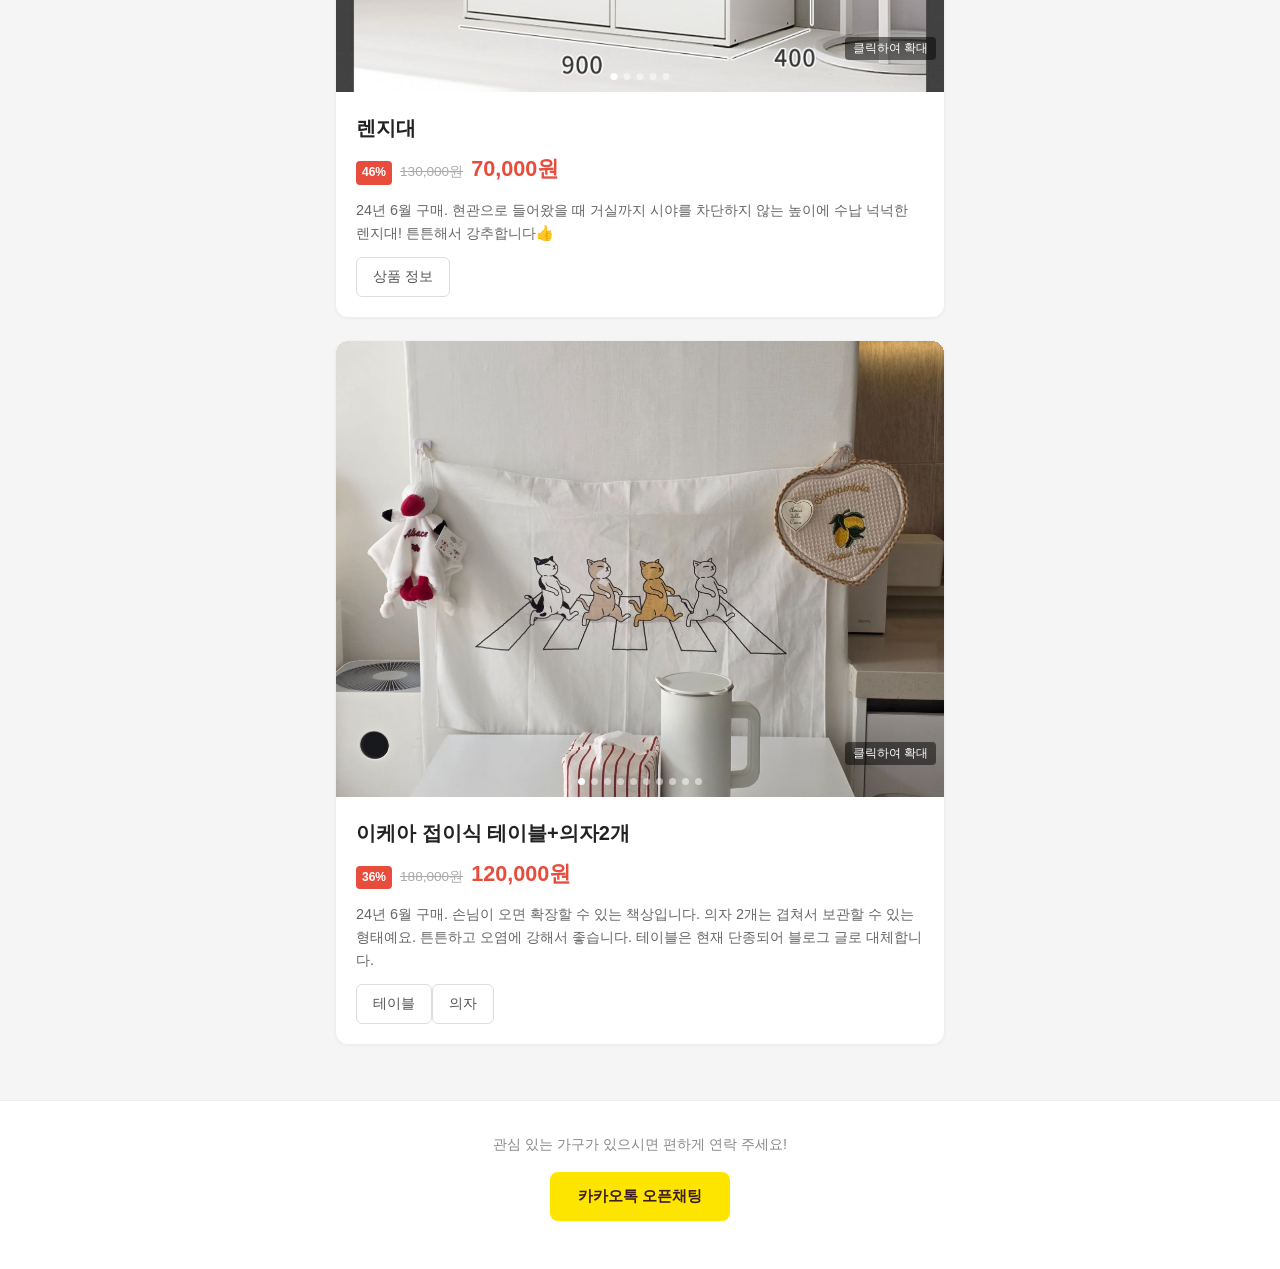
==== commit f7bec9e3: "feat: 헤더 히어로 배너 슬라이드 (집 사진 낮/밤) Co-Authored-By: Claude Opus 4.6 (1M context) <noreply@anthropic.com>" ====
--- a/index.html
+++ b/index.html
@@ -14,9 +14,22 @@
 </head>
 <body>
   <header class="site-header">
-    <h1 class="site-title">Forever Furniture</h1>
-    <p class="greeting">안녕하세요! 이사를 앞두고 아끼던 가구들의 새 주인을 찾고 있습니다 :)<br>관심 있으시면 편하게 연락 주세요!</p>
-    <a href="#" class="contact-btn" id="contact-link">카카오톡 문의하기</a>
+    <div class="hero-slider gallery-wrapper">
+      <div class="gallery" data-index="0">
+        <img src="images/header/day.jpeg" alt="우리 집 - 낮">
+        <img src="images/header/night.jpeg" alt="우리 집 - 밤">
+      </div>
+      <div class="gallery-dots">
+        <span class="dot active"></span>
+        <span class="dot"></span>
+      </div>
+    </div>
+    <div class="hero-overlay"></div>
+    <div class="hero-content">
+      <h1 class="site-title">Forever Furniture</h1>
+      <p class="greeting">안녕하세요! 이사를 앞두고 아끼던 가구들의 새 주인을 찾고 있습니다 :)<br>관심 있으시면 편하게 연락 주세요!</p>
+      <a href="#" class="contact-btn" id="contact-link">카카오톡 문의하기</a>
+    </div>
   </header>
 
   <main id="furniture-list" class="furniture-list">
--- a/css/style.css
+++ b/css/style.css
@@ -26,11 +26,58 @@
 
 /* ===== Header ===== */
 .site-header {
+  position: relative;
+  overflow: hidden;
   text-align: center;
-  padding: 48px 20px 32px;
-  background: #fff;
-  border-bottom: 1px solid #eee;
-}
+  padding: 0;
+  background: #000;
+  border-bottom: none;
+}
+
+/* Hero slider */
+.hero-slider {
+  position: absolute;
+  inset: 0;
+}
+
+.hero-slider .gallery {
+  height: 100%;
+}
+
+.hero-slider img {
+  height: 100%;
+  aspect-ratio: auto;
+  object-fit: cover;
+  cursor: default;
+}
+
+.hero-overlay {
+  position: absolute;
+  inset: 0;
+  background: rgba(0, 0, 0, 0.4);
+  pointer-events: none;
+  z-index: 1;
+}
+
+.hero-content {
+  position: relative;
+  z-index: 2;
+  display: flex;
+  flex-direction: column;
+  align-items: center;
+  justify-content: center;
+  height: 50vh;
+  padding: 20px;
+  text-align: center;
+  pointer-events: none;
+}
+
+.hero-content .site-title { color: #fff; }
+.hero-content .greeting { color: rgba(255, 255, 255, 0.9); }
+.hero-content .contact-btn { pointer-events: auto; }
+
+.hero-slider .gallery-dots { z-index: 2; }
+.hero-slider.gallery-wrapper::before { display: none; }
 
 .site-title {
   font-size: 1.5rem;
@@ -386,7 +433,11 @@
 /* ===== Desktop (min-width: 768px) ===== */
 @media (min-width: 768px) {
   .site-header {
-    padding: 64px 20px 40px;
+    padding: 0;
+  }
+
+  .hero-content {
+    padding: 40px;
   }
 
   .site-title {
